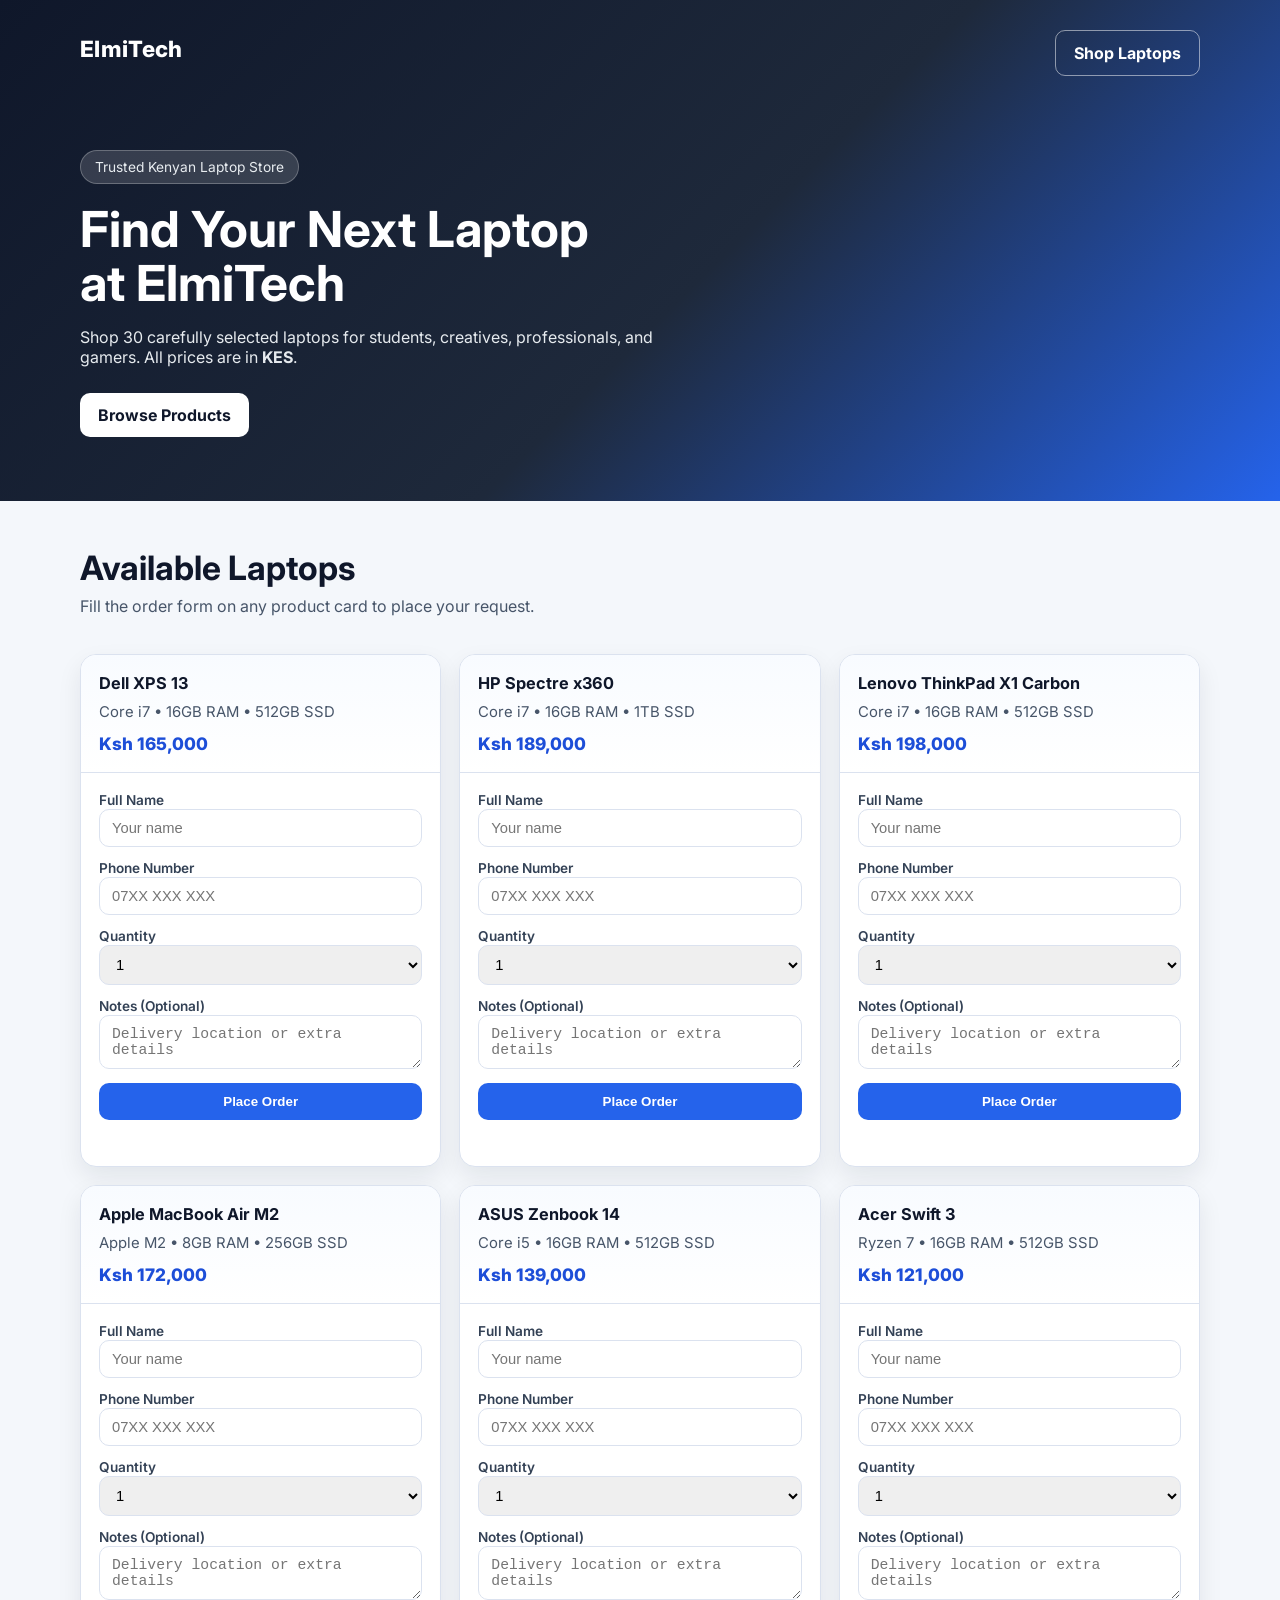
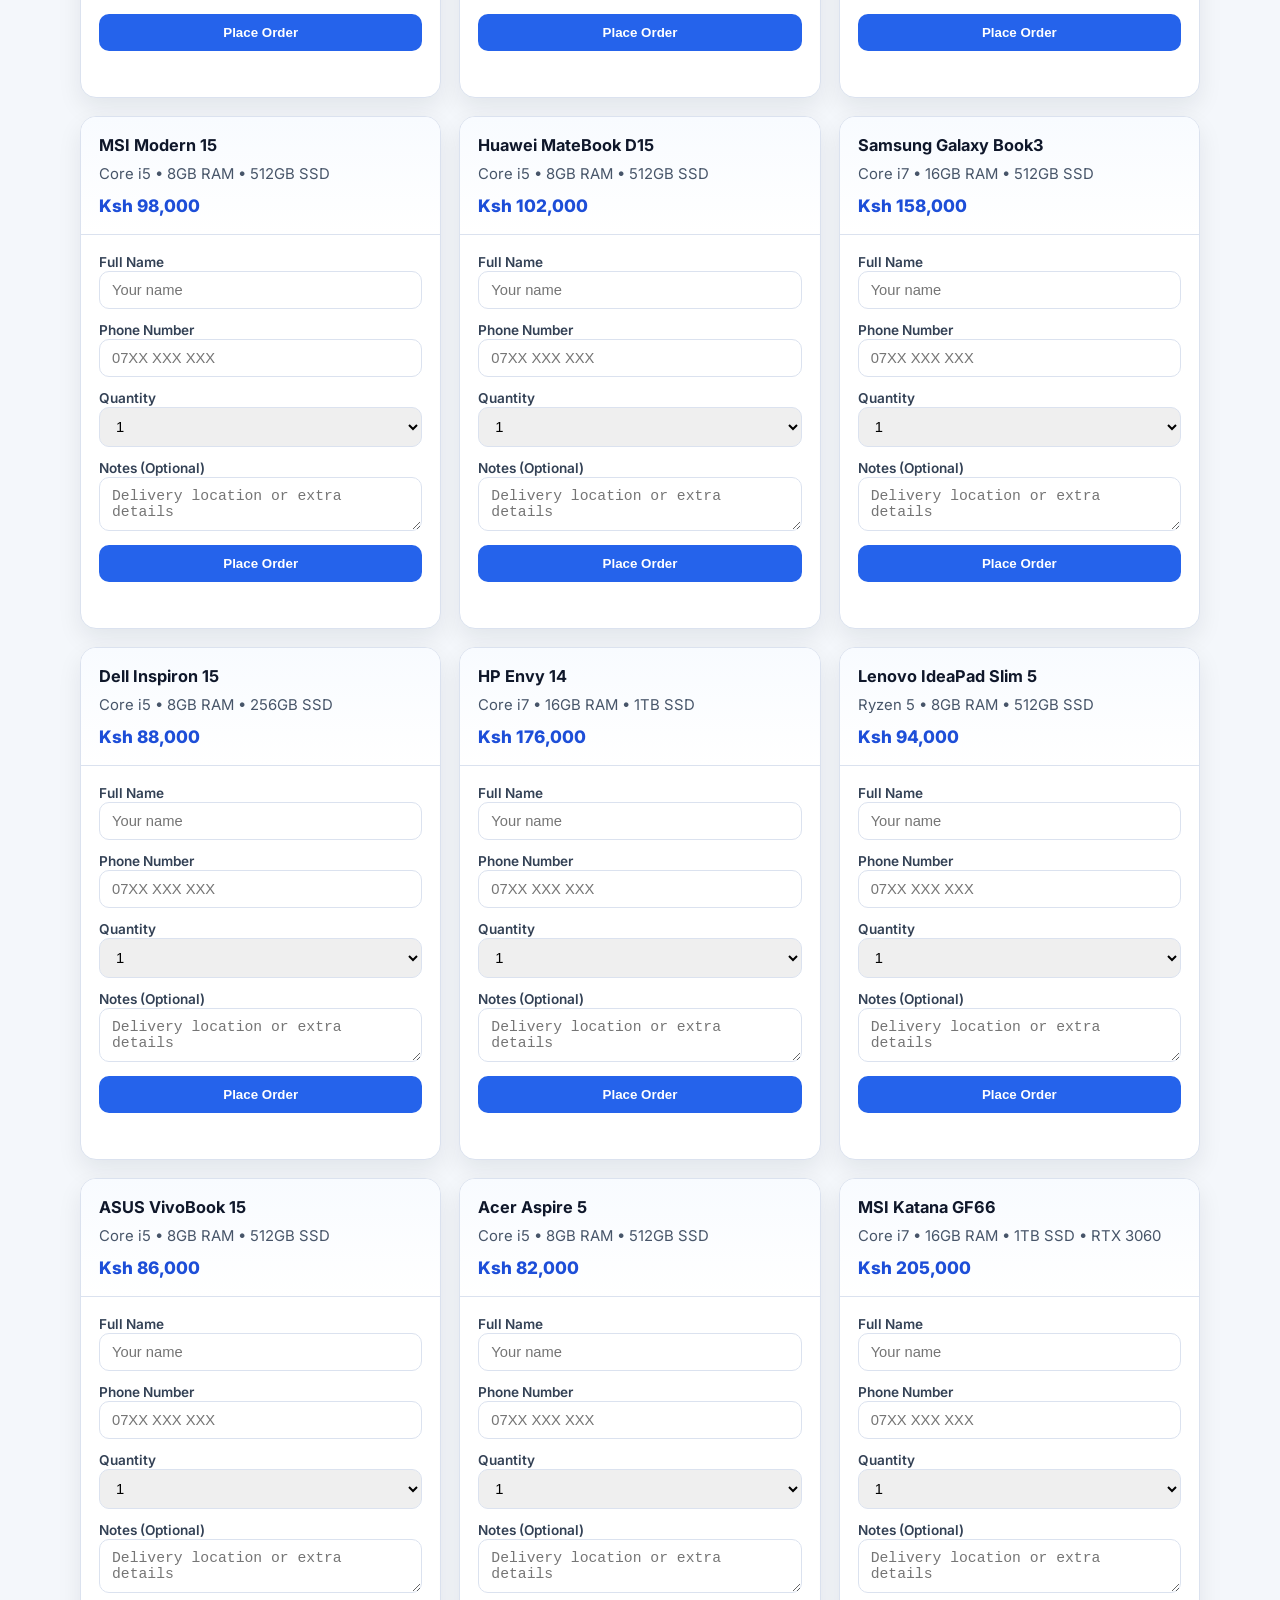
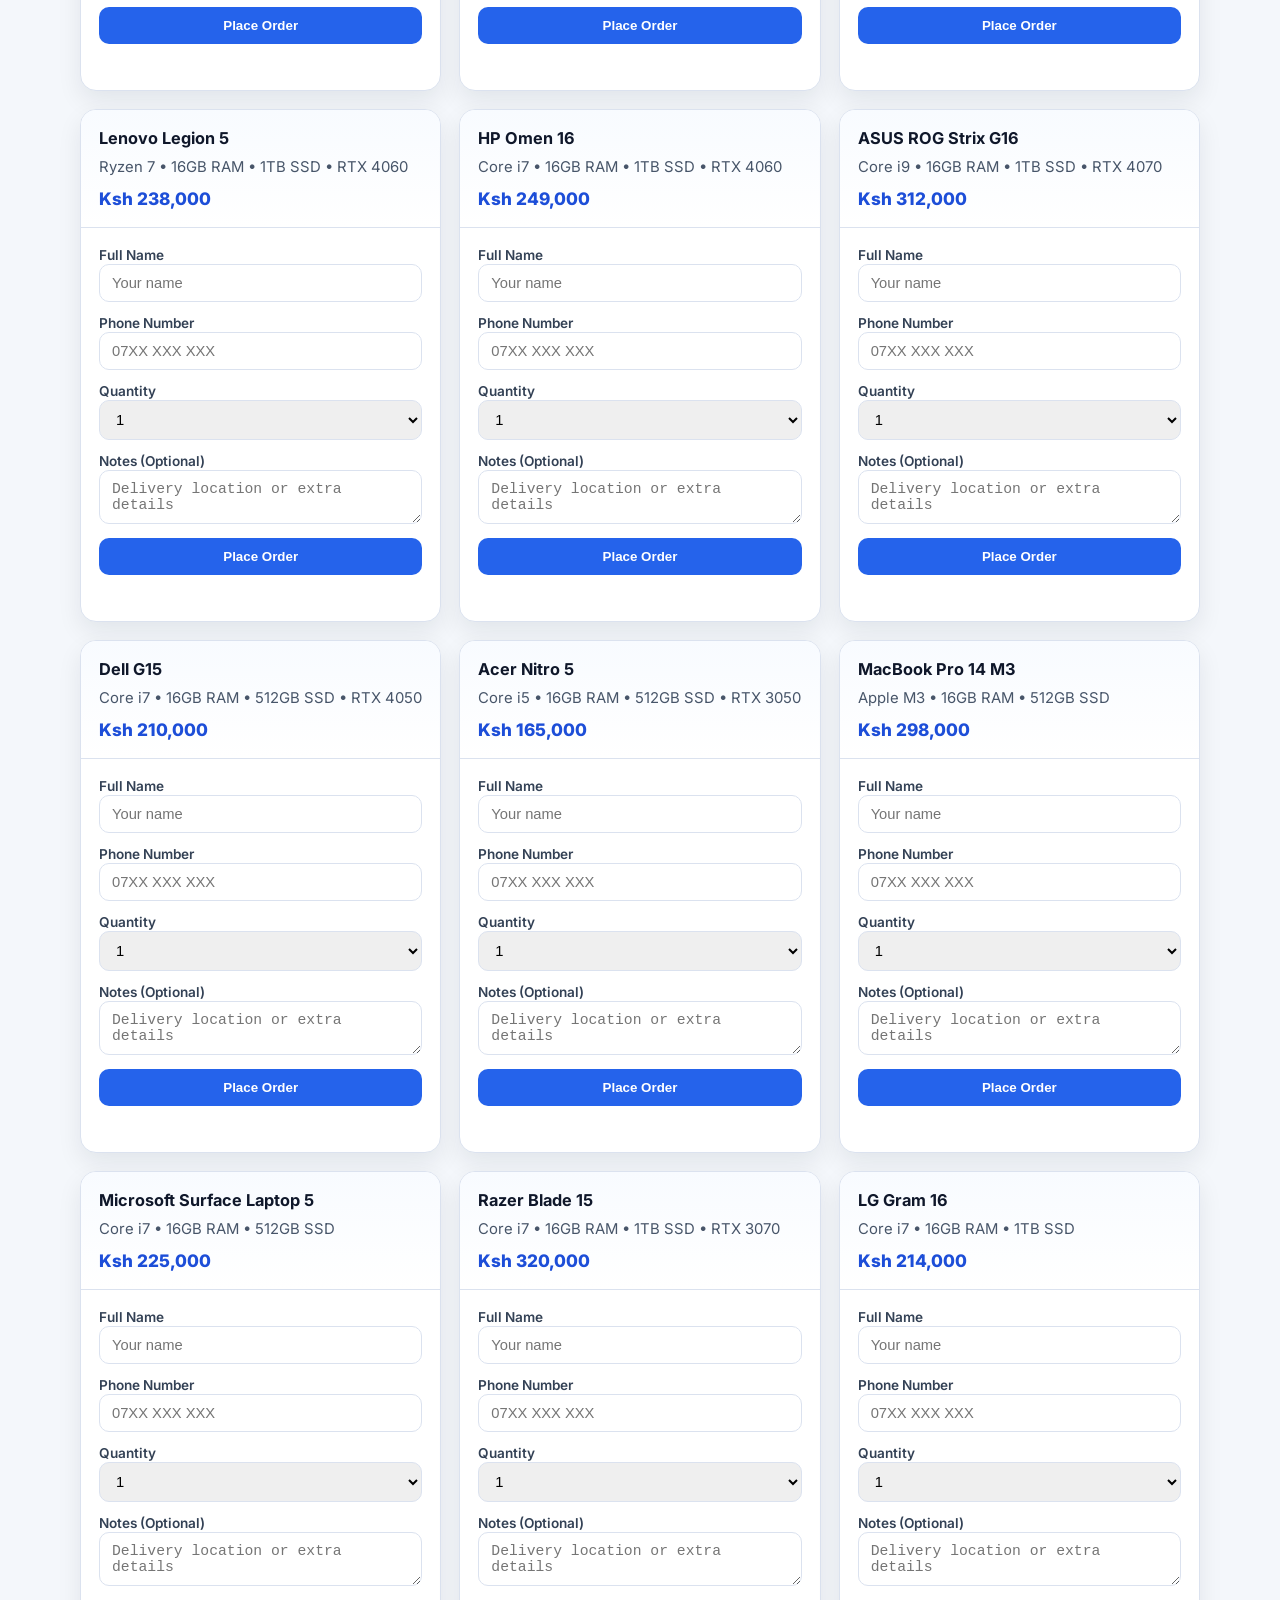
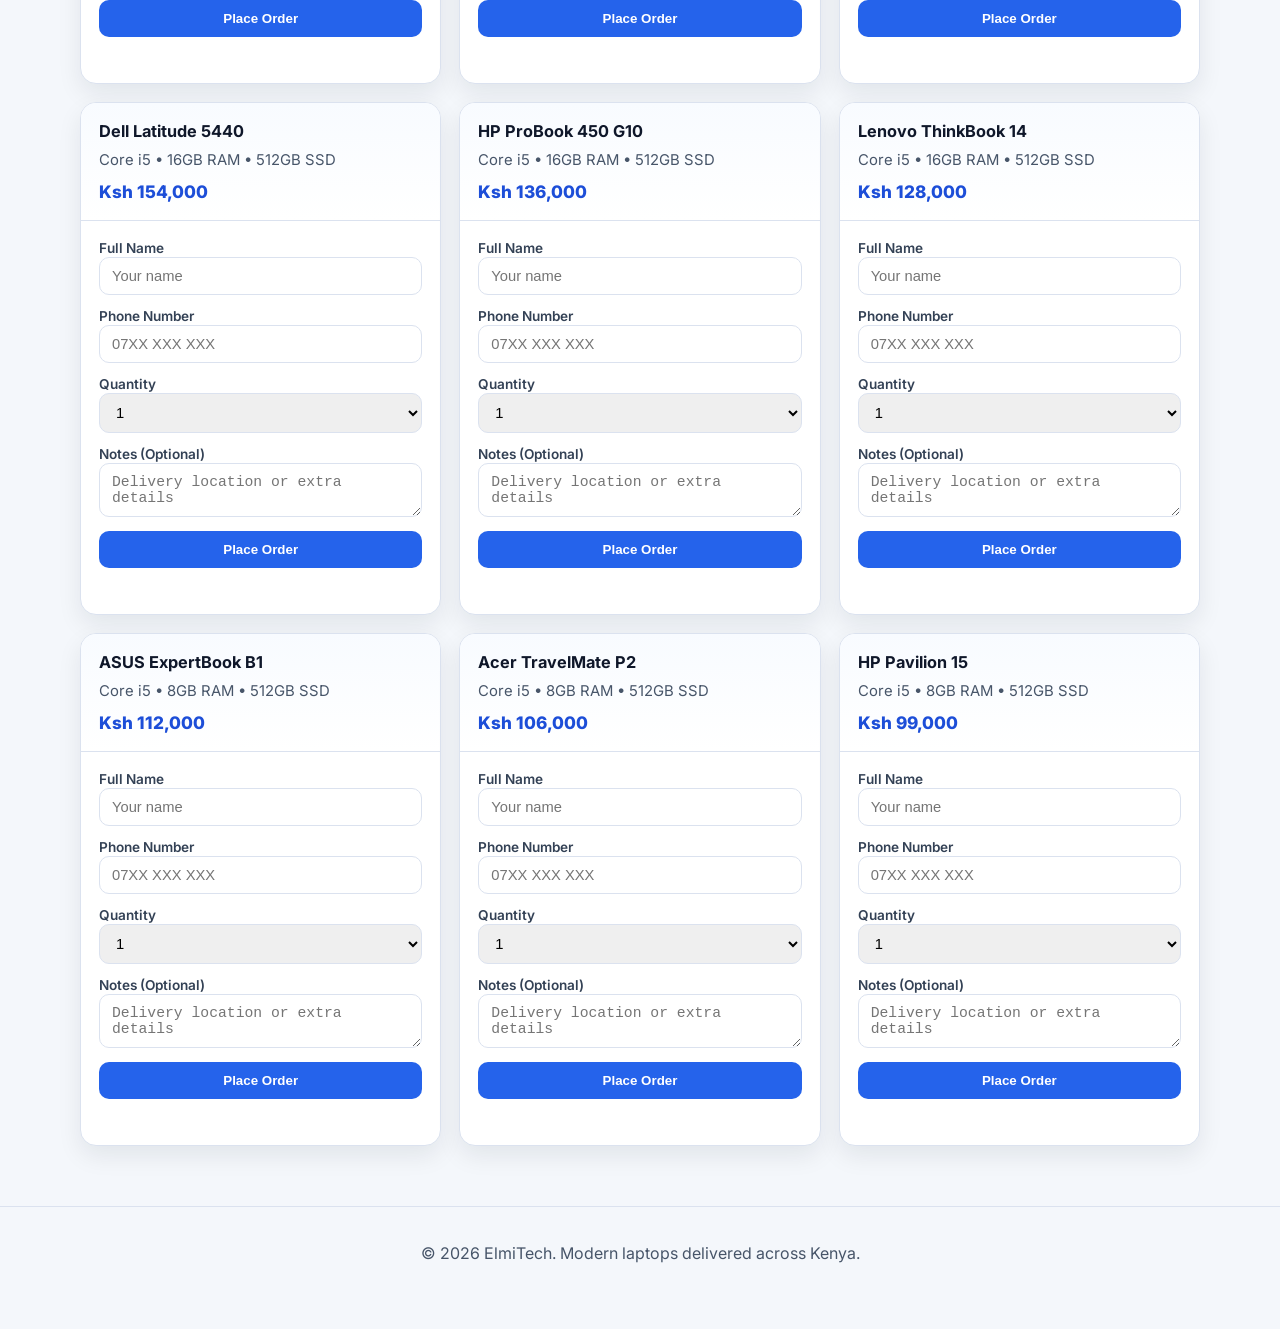
==== index.html @ f7099bcf "Create modern ElmiTech laptop storefront with 30 products" ====
<!DOCTYPE html>
<html lang="en">
<head>
  <meta charset="UTF-8" />
  <meta name="viewport" content="width=device-width, initial-scale=1.0" />
  <title>ElmiTech Laptops | Modern Laptop Store</title>
  <link rel="preconnect" href="https://fonts.googleapis.com">
  <link rel="preconnect" href="https://fonts.gstatic.com" crossorigin>
  <link href="https://fonts.googleapis.com/css2?family=Inter:wght@400;500;600;700;800&display=swap" rel="stylesheet">
  <link rel="stylesheet" href="styles.css" />
</head>
<body>
  <header class="hero">
    <nav class="nav container">
      <div class="brand">ElmiTech</div>
      <a href="#products" class="btn btn-outline">Shop Laptops</a>
    </nav>
    <div class="hero-content container">
      <p class="badge">Trusted Kenyan Laptop Store</p>
      <h1>Find Your Next Laptop at ElmiTech</h1>
      <p>Shop 30 carefully selected laptops for students, creatives, professionals, and gamers. All prices are in <strong>KES</strong>.</p>
      <a href="#products" class="btn">Browse Products</a>
    </div>
  </header>

  <main class="container" id="products">
    <section class="section-title">
      <h2>Available Laptops</h2>
      <p>Fill the order form on any product card to place your request.</p>
    </section>

    <section class="grid" id="productGrid"></section>
  </main>

  <footer class="footer">
    <div class="container">
      <p>© <span id="year"></span> ElmiTech. Modern laptops delivered across Kenya.</p>
    </div>
  </footer>

  <script src="script.js"></script>
</body>
</html>
---- styles.css ----
:root {
  --bg: #f4f7fb;
  --surface: #ffffff;
  --text: #0f172a;
  --muted: #475569;
  --primary: #2563eb;
  --primary-dark: #1d4ed8;
  --border: #dbe2ef;
  --success: #059669;
  --radius: 16px;
  --shadow: 0 10px 25px rgba(15, 23, 42, 0.08);
}

* {
  box-sizing: border-box;
}

html,
body {
  margin: 0;
  padding: 0;
  font-family: "Inter", system-ui, -apple-system, Segoe UI, Roboto, sans-serif;
  color: var(--text);
  background: var(--bg);
}

.container {
  width: min(1120px, 92%);
  margin: 0 auto;
}

.hero {
  background: linear-gradient(135deg, #0f172a, #1e293b 55%, #2563eb);
  color: #fff;
  padding-bottom: 64px;
}

.nav {
  display: flex;
  align-items: center;
  justify-content: space-between;
  padding: 20px 0;
}

.brand {
  font-weight: 800;
  font-size: 1.4rem;
  letter-spacing: 0.3px;
}

.hero-content {
  padding-top: 40px;
}

.badge {
  display: inline-block;
  background: rgba(255, 255, 255, 0.15);
  border: 1px solid rgba(255, 255, 255, 0.25);
  border-radius: 999px;
  padding: 8px 14px;
  font-size: 0.86rem;
  margin-bottom: 18px;
}

h1 {
  margin: 0 0 14px;
  font-size: clamp(2rem, 4vw, 3.1rem);
  line-height: 1.1;
  max-width: 16ch;
}

.hero-content p {
  color: rgba(241, 245, 249, 0.95);
  max-width: 60ch;
}

.btn {
  display: inline-block;
  margin-top: 10px;
  background: #fff;
  color: #0f172a;
  text-decoration: none;
  border: none;
  border-radius: 10px;
  padding: 12px 18px;
  font-weight: 700;
  cursor: pointer;
}

.btn:hover {
  transform: translateY(-1px);
}

.btn-outline {
  background: transparent;
  color: #fff;
  border: 1px solid rgba(255, 255, 255, 0.5);
}

.section-title {
  padding: 46px 0 22px;
}

.section-title h2 {
  margin: 0;
  font-size: clamp(1.5rem, 3vw, 2.1rem);
}

.section-title p {
  color: var(--muted);
  margin-top: 8px;
}

.grid {
  display: grid;
  grid-template-columns: repeat(auto-fit, minmax(290px, 1fr));
  gap: 18px;
  padding-bottom: 60px;
}

.card {
  background: var(--surface);
  border: 1px solid var(--border);
  border-radius: var(--radius);
  box-shadow: var(--shadow);
  overflow: hidden;
  display: flex;
  flex-direction: column;
}

.card-header {
  padding: 18px;
  border-bottom: 1px solid var(--border);
  background: linear-gradient(180deg, #f8fbff, #ffffff);
}

.product-name {
  margin: 0;
  font-size: 1.02rem;
}

.specs {
  margin: 10px 0 0;
  color: var(--muted);
  font-size: 0.93rem;
}

.price {
  font-weight: 800;
  font-size: 1.08rem;
  margin-top: 12px;
  color: var(--primary-dark);
}

.order-form {
  padding: 16px 18px 18px;
  display: grid;
  gap: 10px;
}

label {
  font-size: 0.85rem;
  font-weight: 600;
  color: #334155;
}

input,
select,
textarea {
  width: 100%;
  border: 1px solid var(--border);
  border-radius: 10px;
  padding: 10px 12px;
  font-size: 0.92rem;
  outline: none;
}

input:focus,
select:focus,
textarea:focus {
  border-color: var(--primary);
  box-shadow: 0 0 0 3px rgba(37, 99, 235, 0.15);
}

.order-btn {
  background: var(--primary);
  color: #fff;
  border: none;
  border-radius: 10px;
  padding: 11px;
  font-weight: 700;
  cursor: pointer;
}

.order-btn:hover {
  background: var(--primary-dark);
}

.success {
  color: var(--success);
  font-size: 0.85rem;
  min-height: 18px;
}

.footer {
  padding: 20px 0 30px;
  border-top: 1px solid var(--border);
  text-align: center;
  color: var(--muted);
}

@media (max-width: 720px) {
  .nav {
    flex-direction: column;
    gap: 10px;
  }
}
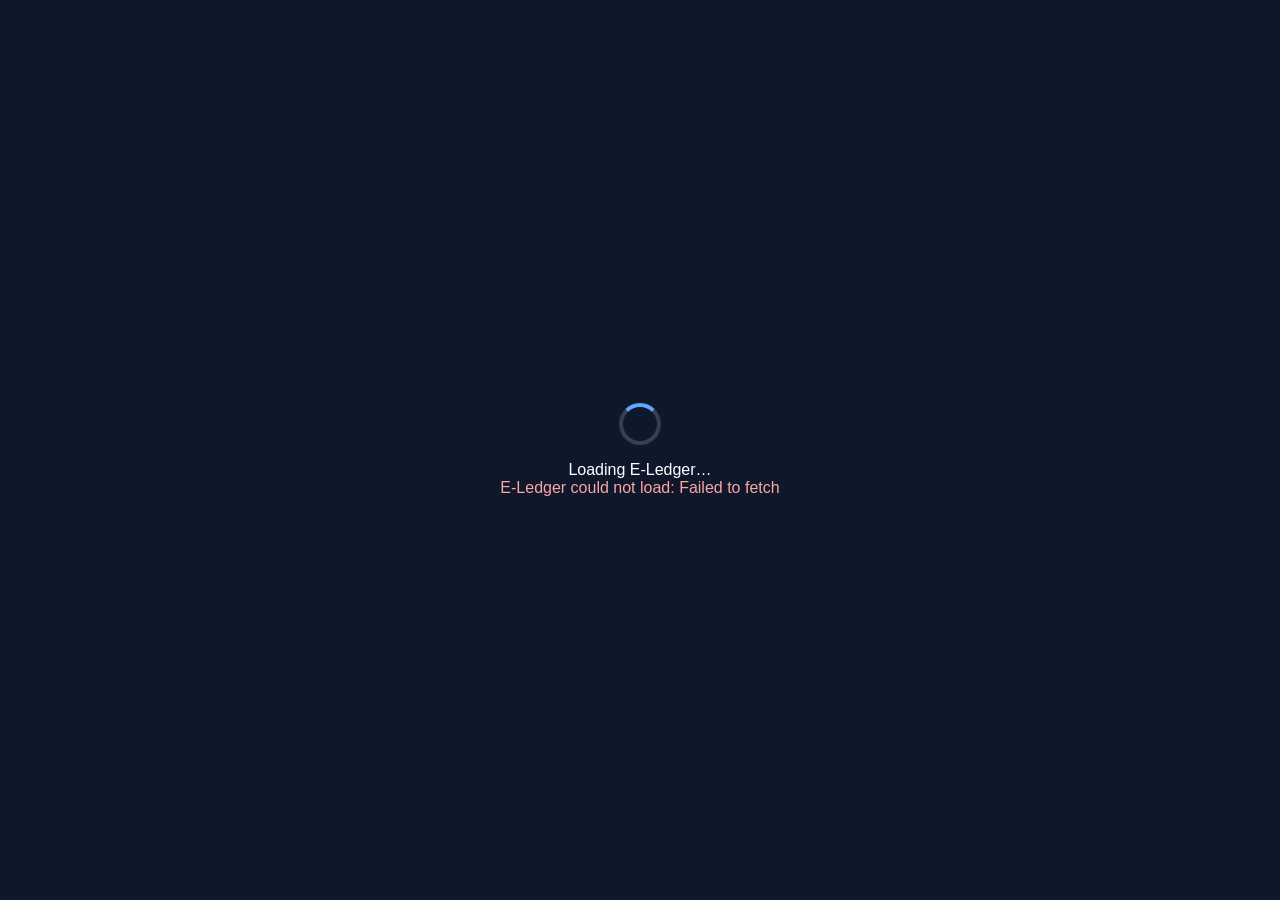
==== commit ae715b23: "Deploy E-Ledger frontend loader" ====
--- a/index.html
+++ b/index.html
@@ -1,43 +1,12 @@
-<!DOCTYPE html>
-<html lang="en">
-<head>
-  <meta charset="UTF-8" />
-  <meta name="viewport" content="width=device-width, initial-scale=1.0" />
-  <title>ElmiTech Laptops | Modern Laptop Store</title>
-  <link rel="preconnect" href="https://fonts.googleapis.com">
-  <link rel="preconnect" href="https://fonts.gstatic.com" crossorigin>
-  <link href="https://fonts.googleapis.com/css2?family=Inter:wght@400;500;600;700;800&display=swap" rel="stylesheet">
-  <link rel="stylesheet" href="styles.css" />
-</head>
-<body>
-  <header class="hero">
-    <nav class="nav container">
-      <div class="brand">ElmiTech</div>
-      <a href="#products" class="btn btn-outline">Shop Laptops</a>
-    </nav>
-    <div class="hero-content container">
-      <p class="badge">Trusted Kenyan Laptop Store</p>
-      <h1>Find Your Next Laptop at ElmiTech</h1>
-      <p>Shop 30 carefully selected laptops for students, creatives, professionals, and gamers. All prices are in <strong>KES</strong>.</p>
-      <a href="#products" class="btn">Browse Products</a>
-    </div>
-  </header>
-
-  <main class="container" id="products">
-    <section class="section-title">
-      <h2>Available Laptops</h2>
-      <p>Fill the order form on any product card to place your request.</p>
-    </section>
-
-    <section class="grid" id="productGrid"></section>
-  </main>
-
-  <footer class="footer">
-    <div class="container">
-      <p>© <span id="year"></span> ElmiTech. Modern laptops delivered across Kenya.</p>
-    </div>
-  </footer>
-
-  <script src="script.js"></script>
-</body>
-</html>
+<!doctype html>
+<html><head><meta charset="utf-8"><meta name="viewport" content="width=device-width,initial-scale=1"><title>E-Ledger</title>
+<style>body{margin:0;font-family:Arial,sans-serif;background:#0f172a;color:#fff;display:grid;place-items:center;height:100vh}.box{text-align:center}.spin{width:34px;height:34px;border:4px solid #334155;border-top-color:#60a5fa;border-radius:50%;animation:s 1s linear infinite;margin:0 auto 16px}@keyframes s{to{transform:rotate(360deg)}}#e{color:#fca5a5;max-width:560px}</style></head>
+<body><div class="box"><div class="spin"></div><div>Loading E-Ledger…</div><div id="e"></div></div>
+<script>
+(async()=>{try{
+const r=await fetch('https://igvelcvalcmrzhkvdbgd.supabase.co/functions/v1/e-ledger-app',{cache:'no-store'});
+if(!r.ok) throw new Error('Backend returned HTTP '+r.status);
+const h=await r.text();
+document.open();document.write(h);document.close();
+}catch(e){document.querySelector('#e').textContent='E-Ledger could not load: '+e.message;}})();
+</script></body></html>
